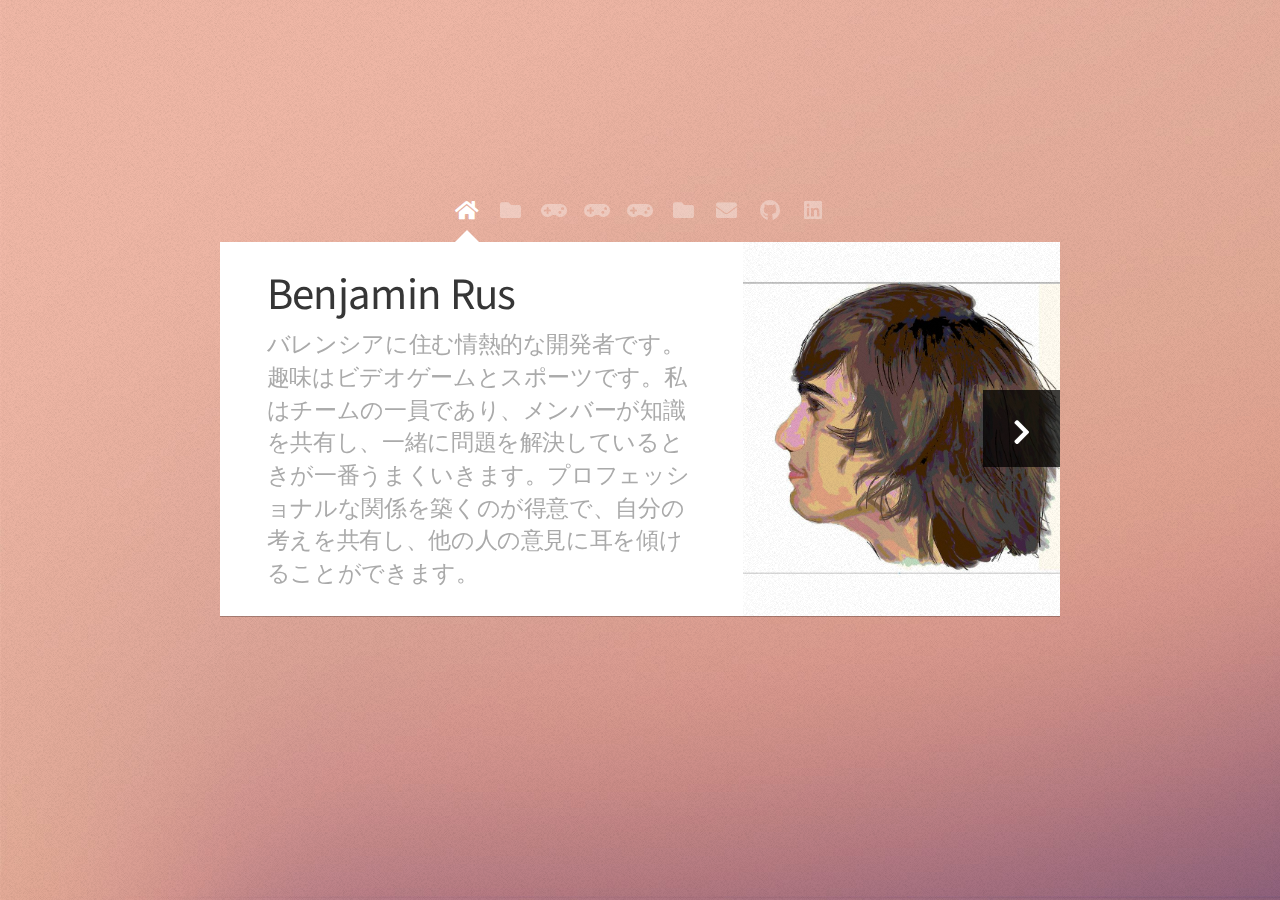
==== jap.html @ 48c357a7 "fix and add jap" ====
<!DOCTYPE HTML>
<!--
	Astral by HTML5 UP
	html5up.net | @ajlkn
	Free for personal and commercial use under the CCA 3.0 license (html5up.net/license)
-->
<html>
	<head>
		<title>Portfolio</title>
		<meta charset="utf-8" />
		<meta name="viewport" content="width=device-width, initial-scale=1, user-scalable=no" />
		<link rel="stylesheet" href="assets/css/main.css" />
		<noscript><link rel="stylesheet" href="assets/css/noscript.css" /></noscript>
	</head>
	<body class="is-preload">

		<!-- Wrapper-->
			<div id="wrapper">

				<!-- Nav -->
					<nav id="nav">
						<a href="#" class="icon solid fa-home"><span>Home</span></a>
						<a href="#work" class="icon solid fa-folder"><span>Game Dev</span></a>
						<a href="#junkman" class="icon solid fa-gamepad"><span>Junkman</span></a>
						<a href="#awtb" class="icon solid fa-gamepad"><span>AWTB</span></a>
						<a href="#hope" class="icon solid fa-gamepad"><span>Hope</span></a>
						<a href="#work2" class="icon solid fa-folder"><span> Soft. Dev </span></a>
						<a href="#contact" class="icon solid fa-envelope"><span>Contact</span></a>
						<a href="https://github.com/benrusza" class="icon brands fa-github"><span>Github</span></a>
						<a href="https://www.linkedin.com/in/brz-/" class="icon brands fa-linkedin"><span>Linkedin</span></a>
					</nav>

				<!-- Main -->
					<div id="main">

						<!-- Me -->
							<article id="home" class="panel intro">
								<header>
									<h1>Benjamin Rus</h1>
									<p>バレンシアに住む情熱的な開発者です。趣味はビデオゲームとスポーツです。私はチームの一員であり、メンバーが知識を共有し、一緒に問題を解決しているときが一番うまくいきます。プロフェッショナルな関係を築くのが得意で、自分の考えを共有し、他の人の意見に耳を傾けることができます。 </p>
								</header>
								<a href="#work" class="jumplink pic">
									<span class="arrow icon solid fa-chevron-right"><span>See my work</span></span>
									<img src="images/me.jpg" alt="" />
								</a>
							</article>

							<!--junkman-->
							<article id="junkman" class="panel intro">
								<header>
									<h1>Junkman</h1>
									<p>Unity3Dを使ったゲーム開発</p>
								
                            		<ul>
                                        <li>キャラクターコントローラー。</li>
                                        <li>車両コントローラー。</li>
                                        <li>逆運動学コントローラ。</li>
                                        <li>サウンドとパーティクルの管理</li>
                                        <li>プロシージャルな砂丘の生成</li>
                                    </ul>
                                        
								</header>
								<a class="jumplink pic">
									<video class="jumplink pic" style="background-color: #b75c89;"  autoplay muted loop>
									  <source src="video/junkman1.mp4" type="video/mp4">
									  Your browser does not support HTML video.
									</video>
								</a>
							</article>

								<!--Ayy want to belive-->
							<article id="awtb" class="panel intro">
								<header>
									<h1>AWTB</h1>
									<p>Unity3Dを使ったゲーム開発</p>
								
                            		<ul>
                                        <li>シューティングコントローラー。</li>
                                        <li>リグの制約。</li>
                                        <li>大量のエンティティを管理する。</li>
                                        <li>サウンドとパーティクルの管理</li>
                                    </ul>
                                        
								</header>
								<a class="jumplink pic">
									<video class="jumplink pic" style="background-color: #b75c89;"  autoplay muted loop>
									  <source src="video/ayywanttobelive1.mp4" type="video/mp4">
									  Your browser does not support HTML video.
									</video>
								</a>
							</article>
							<!--Hope-->
							<article id="hope" class="panel intro">
								<header>
									<h1>Hope</h1>
									<p>Javaを使ったゲーム開発</p>
								
                            		<ul>
                                        <li>完全な2Dゲームエンジン。</li>
                                        <li>コライダー</li>
                                        <li>敵やオブジェクトのような複数のエンタイトル。</li>
                                    </ul>
                                        
								</header>
								<a class="jumplink pic">
									<video class="jumplink pic" style="background-color: #b75c89;"  autoplay muted loop>
									  <source src="video/hope1.mp4" type="video/mp4">
									  Your browser does not support HTML video.
									</video>
								</a>
							</article>

						<!-- Work -->
							<article id="work" class="panel">
								<header>
									<h2>ゲーム開発</h2>
								</header>
								<p>
                            		私は常に挑戦を求めている。
								</p>
								<section>
									<div class="row">
										<div class="col-4 col-6-medium col-12-small">
											<a href="#junkman" class="image fit"><img src="images/junkman.jpg" alt=""></a>
										</div>
										<div class="col-4 col-6-medium col-12-small">
											<a href="#awtb" class="image fit"><img src="images/awtb.jpg" alt=""></a>
										</div>
										<div class="col-4 col-6-medium col-12-small">
											<a href="#hope" class="image fit"><img src="images/hope.jpg" alt=""></a>
										</div>
										
									</div>
								</section>
							</article>


						<!-- Work -->
							<article id="work2" class="panel">
								<header>
									<h2>ソフトウェア開発全般</h2>
								</header>
								<p>
                            		本当に楽しいし、開発者としてのスキルを積極的に伸ばしている。
								</p>
								<section>
									<div class="row">
									 	
										<div class="col-4 col-6-small tal3">
											<a style="text-decoration:none;" href="https://distgeo.com/" target="_blank" class="col-4 col-6-medium col-12-small tal">
                                            <h3 style="color:#556371;">Dispublic - Android</h3>
                                        </br>
                                            <ul>
                                                <li>Android Java.</li>
                                                <li>Java Desktop.</li>
                                                <li>Api rest php.</li>
                                            </ul>
                                               </a>  
                                        </div>

                     					<div class="col-4 col-6-small tal2">
											<a style="text-decoration:none;" href="https://www.linkedin.com/posts/kuoon-technology_realidadaumentada-realidadvirtual-marketing-activity-6602916956993540096-tCIE?utm_source=share&utm_medium=member_desktop" target="_blank" class="col-4 col-6-medium col-12-small tal">
	                                            <h3 style="color:#556371;">Kuoon - Unity VR/XR</h3>
	                                        	</br>
	                                        	<p class="margin-b-5">Metaとスマートフォン向けUnity3DでARとVR体験を作る</p>
                                       		</a>  
                                        </div>

                                        <div class="col-4 col-6-small tal">
											<a style="text-decoration:none;" href="https://eventscase.com/" target="_blank" class="col-4 col-6-medium col-12-small tal">
                                            <h3 style="color:#556371;">Eventscase - Backend</h3>
                                        </br>
                                            <p class="margin-b-5">PHPとカンバンによるバックエンド開発。</p>
                                               </a>  
                                        </div>
                                       
                     					<div class="col-4 col-6-small tal2">
											<a style="text-decoration:none;" href="https://nethitshospitality.com/" target="_blank" class="col-4 col-6-medium col-12-small tal">
	                                            <h3 style="color:#556371;">NetHits - Kotlin</h3>
	                                        	</br>
	                                        	<ul>
                                                <li>Kotlin Android.</li>
                                                <li>Rooms, Xcamera, jetpack.</li>
                                                <li>Spring boot backend.</li>
                                                </ul>
                                       		</a>  
                                        </div>
										
								         <div class="col-4 col-6-small tal">
											<a style="text-decoration:none;" href="https://www.beoneapps.com/" target="_blank" class="col-4 col-6-medium col-12-small tal">
                                            <h3 style="color:#556371;">BE1 APPS - Android</h3>
                                        </br>
                                           <ul>
	                                            <li>Kotlin and Java.</li>
	                                            <li>Rooms, Xcamera, jetpack.</li>
	                                            <li>RxJava, Hilt, Dagger.</li>
                                            </ul>
                                           </a>  
                                        </div>
									</div>
								</section>
							</article>

						<!-- Contact -->
							<article id="contact" class="panel">
								<header>
									<h2>連絡先</h2>
								</header>
								<a href="mailto:benrusza@gmail.com"><h3>benrusza@gmail.com</h3></a>
							</article>

					</div>

				<!-- Footer -->
					<div id="footer">
						<ul class="copyright">
							<li></li>
						</ul>
					</div>

			</div>

		<!-- Scripts -->
			<script src="assets/js/jquery.min.js"></script>
			<script src="assets/js/browser.min.js"></script>
			<script src="assets/js/breakpoints.min.js"></script>
			<script src="assets/js/util.js"></script>
			<script src="assets/js/main.js"></script>

	</body>
</html>
---- assets/css/main.css ----
@import url("https://fonts.googleapis.com/css?family=Source+Sans+Pro:300,400,300italic,400italic");
@import url("fontawesome-all.min.css");

/*
	Astral by HTML5 UP
	html5up.net | @ajlkn
	Free for personal and commercial use under the CCA 3.0 license (html5up.net/license)
*/

html, body, div, span, applet, object,
iframe, h1, h2, h3, h4, h5, h6, p, blockquote,
pre, a, abbr, acronym, address, big, cite,
code, del, dfn, em, img, ins, kbd, q, s, samp,
small, strike, strong, sub, sup, tt, var, b,
u, i, center, dl, dt, dd, ol, ul, li, fieldset,
form, label, legend, table, caption, tbody,
tfoot, thead, tr, th, td, article, aside,
canvas, details, embed, figure, figcaption,
footer, header, hgroup, menu, nav, output, ruby,
section, summary, time, mark, audio, video {
	margin: 0;
	padding: 0;
	border: 0;
	font-size: 100%;
	font: inherit;
	vertical-align: baseline;}

article, aside, details, figcaption, figure,
footer, header, hgroup, menu, nav, section {
	display: block;}

body {
	line-height: 1;
}

ol, ul {
	list-style: none;
}

blockquote, q {
	quotes: none;
}

	blockquote:before, blockquote:after, q:before, q:after {
		content: '';
		content: none;
	}

table {
	border-collapse: collapse;
	border-spacing: 0;
}

body {
	-webkit-text-size-adjust: none;
}

mark {
	background-color: transparent;
	color: inherit;
}

input::-moz-focus-inner {
	border: 0;
	padding: 0;
}

input, select, textarea {
	-moz-appearance: none;
	-webkit-appearance: none;
	-ms-appearance: none;
	appearance: none;
}

/* Row */

	.tal {
		background-image: url("images/overlay.png"), url("images/bj2.png");
		background-repeat: repeat, no-repeat;
		background-size: auto, 100% 100%;
		background-attachment: fixed;
		color: #556371;
	}
	.tal2 {
		background-image: url("images/overlay.png"), url("images/bg3.jpg");
		background-repeat: repeat, no-repeat;
		background-size: auto, 100% 100%;
		background-attachment: fixed;
		color: #556371;
	}
	.tal3 {
		background-image: url("images/overlay.png"), url("images/bg4.jpg");
		background-repeat: repeat, no-repeat;
		background-size: auto, 100% 100%;
		background-attachment: fixed;
		color: #556371;
	}
	

	.row {
		display: flex;
		flex-wrap: wrap;
		box-sizing: border-box;
		align-items: stretch;
	}

		.row > * {
			box-sizing: border-box;
		}

		.row.gtr-uniform > * > :last-child {
			margin-bottom: 0;
		}

		.row.aln-left {
			justify-content: flex-start;
		}

		.row.aln-center {
			justify-content: center;
		}

		.row.aln-right {
			justify-content: flex-end;
		}

		.row.aln-top {
			align-items: flex-start;
		}

		.row.aln-middle {
			align-items: center;
		}

		.row.aln-bottom {
			align-items: flex-end;
		}

		.row > .imp {
			order: -1;
		}

		.row > .col-1 {
			width: 8.33333%;
		}

		.row > .off-1 {
			margin-left: 8.33333%;
		}

		.row > .col-2 {
			width: 16.66667%;
		}

		.row > .off-2 {
			margin-left: 16.66667%;
		}

		.row > .col-3 {
			width: 25%;
		}

		.row > .off-3 {
			margin-left: 25%;
		}

		.row > .col-4 {
			width: 33.33333%;
		}

		.row > .off-4 {
			margin-left: 33.33333%;
		}

		.row > .col-5 {
			width: 41.66667%;
		}

		.row > .off-5 {
			margin-left: 41.66667%;
		}

		.row > .col-6 {
			width: 50%;
		}

		.row > .off-6 {
			margin-left: 50%;
		}

		.row > .col-7 {
			width: 58.33333%;
		}

		.row > .off-7 {
			margin-left: 58.33333%;
		}

		.row > .col-8 {
			width: 66.66667%;
		}

		.row > .off-8 {
			margin-left: 66.66667%;
		}

		.row > .col-9 {
			width: 75%;
		}

		.row > .off-9 {
			margin-left: 75%;
		}

		.row > .col-10 {
			width: 83.33333%;
		}

		.row > .off-10 {
			margin-left: 83.33333%;
		}

		.row > .col-11 {
			width: 91.66667%;
		}

		.row > .off-11 {
			margin-left: 91.66667%;
		}

		.row > .col-12 {
			width: 100%;
		}

		.row > .off-12 {
			margin-left: 100%;
		}

		.row.gtr-0 {
			margin-top: 0em;
			margin-left: 0em;
		}

			.row.gtr-0 > * {
				padding: 0em 0 0 0em;
			}

			.row.gtr-0.gtr-uniform {
				margin-top: 0em;
			}

				.row.gtr-0.gtr-uniform > * {
					padding-top: 0em;
				}

		.row.gtr-25 {
			margin-top: -0.3125em;
			margin-left: -0.3125em;
		}

			.row.gtr-25 > * {
				padding: 0.3125em 0 0 0.3125em;
			}

			.row.gtr-25.gtr-uniform {
				margin-top: -0.3125em;
			}

				.row.gtr-25.gtr-uniform > * {
					padding-top: 0.3125em;
				}

		.row.gtr-50 {
			margin-top: -0.625em;
			margin-left: -0.625em;
		}

			.row.gtr-50 > * {
				padding: 0.625em 0 0 0.625em;
			}

			.row.gtr-50.gtr-uniform {
				margin-top: -0.625em;
			}

				.row.gtr-50.gtr-uniform > * {
					padding-top: 0.625em;
				}

		.row {
			margin-top: -1.25em;
			margin-left: -1.25em;
		}

			.row > * {
				padding: 1.25em 0 0 1.25em;
			}

			.row.gtr-uniform {
				margin-top: -1.25em;
			}

				.row.gtr-uniform > * {
					padding-top: 1.25em;
				}

		.row.gtr-150 {
			margin-top: -1.875em;
			margin-left: -1.875em;
		}

			.row.gtr-150 > * {
				padding: 1.875em 0 0 1.875em;
			}

			.row.gtr-150.gtr-uniform {
				margin-top: -1.875em;
			}

				.row.gtr-150.gtr-uniform > * {
					padding-top: 1.875em;
				}

		.row.gtr-200 {
			margin-top: -2.5em;
			margin-left: -2.5em;
		}

			.row.gtr-200 > * {
				padding: 2.5em 0 0 2.5em;
			}

			.row.gtr-200.gtr-uniform {
				margin-top: -2.5em;
			}

				.row.gtr-200.gtr-uniform > * {
					padding-top: 2.5em;
				}

		@media screen and (max-width: 1680px) {

			.row {
				display: flex;
				flex-wrap: wrap;
				box-sizing: border-box;
				align-items: stretch;
			}

				.row > * {
					box-sizing: border-box;
				}

				.row.gtr-uniform > * > :last-child {
					margin-bottom: 0;
				}

				.row.aln-left {
					justify-content: flex-start;
				}

				.row.aln-center {
					justify-content: center;
				}

				.row.aln-right {
					justify-content: flex-end;
				}

				.row.aln-top {
					align-items: flex-start;
				}

				.row.aln-middle {
					align-items: center;
				}

				.row.aln-bottom {
					align-items: flex-end;
				}

				.row > .imp-xlarge {
					order: -1;
				}

				.row > .col-1-xlarge {
					width: 8.33333%;
				}

				.row > .off-1-xlarge {
					margin-left: 8.33333%;
				}

				.row > .col-2-xlarge {
					width: 16.66667%;
				}

				.row > .off-2-xlarge {
					margin-left: 16.66667%;
				}

				.row > .col-3-xlarge {
					width: 25%;
				}

				.row > .off-3-xlarge {
					margin-left: 25%;
				}

				.row > .col-4-xlarge {
					width: 33.33333%;
				}

				.row > .off-4-xlarge {
					margin-left: 33.33333%;
				}

				.row > .col-5-xlarge {
					width: 41.66667%;
				}

				.row > .off-5-xlarge {
					margin-left: 41.66667%;
				}

				.row > .col-6-xlarge {
					width: 50%;
				}

				.row > .off-6-xlarge {
					margin-left: 50%;
				}

				.row > .col-7-xlarge {
					width: 58.33333%;
				}

				.row > .off-7-xlarge {
					margin-left: 58.33333%;
				}

				.row > .col-8-xlarge {
					width: 66.66667%;
				}

				.row > .off-8-xlarge {
					margin-left: 66.66667%;
				}

				.row > .col-9-xlarge {
					width: 75%;
				}

				.row > .off-9-xlarge {
					margin-left: 75%;
				}

				.row > .col-10-xlarge {
					width: 83.33333%;
				}

				.row > .off-10-xlarge {
					margin-left: 83.33333%;
				}

				.row > .col-11-xlarge {
					width: 91.66667%;
				}

				.row > .off-11-xlarge {
					margin-left: 91.66667%;
				}

				.row > .col-12-xlarge {
					width: 100%;
				}

				.row > .off-12-xlarge {
					margin-left: 100%;
				}

				.row.gtr-0 {
					margin-top: 0em;
					margin-left: 0em;
				}

					.row.gtr-0 > * {
						padding: 0em 0 0 0em;
					}

					.row.gtr-0.gtr-uniform {
						margin-top: 0em;
					}

						.row.gtr-0.gtr-uniform > * {
							padding-top: 0em;
						}

				.row.gtr-25 {
					margin-top: -0.3125em;
					margin-left: -0.3125em;
				}

					.row.gtr-25 > * {
						padding: 0.3125em 0 0 0.3125em;
					}

					.row.gtr-25.gtr-uniform {
						margin-top: -0.3125em;
					}

						.row.gtr-25.gtr-uniform > * {
							padding-top: 0.3125em;
						}

				.row.gtr-50 {
					margin-top: -0.625em;
					margin-left: -0.625em;
				}

					.row.gtr-50 > * {
						padding: 0.625em 0 0 0.625em;
					}

					.row.gtr-50.gtr-uniform {
						margin-top: -0.625em;
					}

						.row.gtr-50.gtr-uniform > * {
							padding-top: 0.625em;
						}

				.row {
					margin-top: -1.25em;
					margin-left: -1.25em;
				}

					.row > * {
						padding: 1.25em 0 0 1.25em;
					}

					.row.gtr-uniform {
						margin-top: -1.25em;
					}

						.row.gtr-uniform > * {
							padding-top: 1.25em;
						}

				.row.gtr-150 {
					margin-top: -1.875em;
					margin-left: -1.875em;
				}

					.row.gtr-150 > * {
						padding: 1.875em 0 0 1.875em;
					}

					.row.gtr-150.gtr-uniform {
						margin-top: -1.875em;
					}

						.row.gtr-150.gtr-uniform > * {
							padding-top: 1.875em;
						}

				.row.gtr-200 {
					margin-top: -2.5em;
					margin-left: -2.5em;
				}

					.row.gtr-200 > * {
						padding: 2.5em 0 0 2.5em;
					}

					.row.gtr-200.gtr-uniform {
						margin-top: -2.5em;
					}

						.row.gtr-200.gtr-uniform > * {
							padding-top: 2.5em;
						}

		}

		@media screen and (max-width: 1280px) {

			.row {
				display: flex;
				flex-wrap: wrap;
				box-sizing: border-box;
				align-items: stretch;
			}

				.row > * {
					box-sizing: border-box;
				}

				.row.gtr-uniform > * > :last-child {
					margin-bottom: 0;
				}

				.row.aln-left {
					justify-content: flex-start;
				}

				.row.aln-center {
					justify-content: center;
				}

				.row.aln-right {
					justify-content: flex-end;
				}

				.row.aln-top {
					align-items: flex-start;
				}

				.row.aln-middle {
					align-items: center;
				}

				.row.aln-bottom {
					align-items: flex-end;
				}

				.row > .imp-large {
					order: -1;
				}

				.row > .col-1-large {
					width: 8.33333%;
				}

				.row > .off-1-large {
					margin-left: 8.33333%;
				}

				.row > .col-2-large {
					width: 16.66667%;
				}

				.row > .off-2-large {
					margin-left: 16.66667%;
				}

				.row > .col-3-large {
					width: 25%;
				}

				.row > .off-3-large {
					margin-left: 25%;
				}

				.row > .col-4-large {
					width: 33.33333%;
				}

				.row > .off-4-large {
					margin-left: 33.33333%;
				}

				.row > .col-5-large {
					width: 41.66667%;
				}

				.row > .off-5-large {
					margin-left: 41.66667%;
				}

				.row > .col-6-large {
					width: 50%;
				}

				.row > .off-6-large {
					margin-left: 50%;
				}

				.row > .col-7-large {
					width: 58.33333%;
				}

				.row > .off-7-large {
					margin-left: 58.33333%;
				}

				.row > .col-8-large {
					width: 66.66667%;
				}

				.row > .off-8-large {
					margin-left: 66.66667%;
				}

				.row > .col-9-large {
					width: 75%;
				}

				.row > .off-9-large {
					margin-left: 75%;
				}

				.row > .col-10-large {
					width: 83.33333%;
				}

				.row > .off-10-large {
					margin-left: 83.33333%;
				}

				.row > .col-11-large {
					width: 91.66667%;
				}

				.row > .off-11-large {
					margin-left: 91.66667%;
				}

				.row > .col-12-large {
					width: 100%;
				}

				.row > .off-12-large {
					margin-left: 100%;
				}

				.row.gtr-0 {
					margin-top: 0em;
					margin-left: 0em;
				}

					.row.gtr-0 > * {
						padding: 0em 0 0 0em;
					}

					.row.gtr-0.gtr-uniform {
						margin-top: 0em;
					}

						.row.gtr-0.gtr-uniform > * {
							padding-top: 0em;
						}

				.row.gtr-25 {
					margin-top: -0.3125em;
					margin-left: -0.3125em;
				}

					.row.gtr-25 > * {
						padding: 0.3125em 0 0 0.3125em;
					}

					.row.gtr-25.gtr-uniform {
						margin-top: -0.3125em;
					}

						.row.gtr-25.gtr-uniform > * {
							padding-top: 0.3125em;
						}

				.row.gtr-50 {
					margin-top: -0.625em;
					margin-left: -0.625em;
				}

					.row.gtr-50 > * {
						padding: 0.625em 0 0 0.625em;
					}

					.row.gtr-50.gtr-uniform {
						margin-top: -0.625em;
					}

						.row.gtr-50.gtr-uniform > * {
							padding-top: 0.625em;
						}

				.row {
					margin-top: -1.25em;
					margin-left: -1.25em;
				}

					.row > * {
						padding: 1.25em 0 0 1.25em;
					}

					.row.gtr-uniform {
						margin-top: -1.25em;
					}

						.row.gtr-uniform > * {
							padding-top: 1.25em;
						}

				.row.gtr-150 {
					margin-top: -1.875em;
					margin-left: -1.875em;
				}

					.row.gtr-150 > * {
						padding: 1.875em 0 0 1.875em;
					}

					.row.gtr-150.gtr-uniform {
						margin-top: -1.875em;
					}

						.row.gtr-150.gtr-uniform > * {
							padding-top: 1.875em;
						}

				.row.gtr-200 {
					margin-top: -2.5em;
					margin-left: -2.5em;
				}

					.row.gtr-200 > * {
						padding: 2.5em 0 0 2.5em;
					}

					.row.gtr-200.gtr-uniform {
						margin-top: -2.5em;
					}

						.row.gtr-200.gtr-uniform > * {
							padding-top: 2.5em;
						}

		}

		@media screen and (max-width: 980px) {

			.row {
				display: flex;
				flex-wrap: wrap;
				box-sizing: border-box;
				align-items: stretch;
			}

				.row > * {
					box-sizing: border-box;
				}

				.row.gtr-uniform > * > :last-child {
					margin-bottom: 0;
				}

				.row.aln-left {
					justify-content: flex-start;
				}

				.row.aln-center {
					justify-content: center;
				}

				.row.aln-right {
					justify-content: flex-end;
				}

				.row.aln-top {
					align-items: flex-start;
				}

				.row.aln-middle {
					align-items: center;
				}

				.row.aln-bottom {
					align-items: flex-end;
				}

				.row > .imp-medium {
					order: -1;
				}

				.row > .col-1-medium {
					width: 8.33333%;
				}

				.row > .off-1-medium {
					margin-left: 8.33333%;
				}

				.row > .col-2-medium {
					width: 16.66667%;
				}

				.row > .off-2-medium {
					margin-left: 16.66667%;
				}

				.row > .col-3-medium {
					width: 25%;
				}

				.row > .off-3-medium {
					margin-left: 25%;
				}

				.row > .col-4-medium {
					width: 33.33333%;
				}

				.row > .off-4-medium {
					margin-left: 33.33333%;
				}

				.row > .col-5-medium {
					width: 41.66667%;
				}

				.row > .off-5-medium {
					margin-left: 41.66667%;
				}

				.row > .col-6-medium {
					width: 50%;
				}

				.row > .off-6-medium {
					margin-left: 50%;
				}

				.row > .col-7-medium {
					width: 58.33333%;
				}

				.row > .off-7-medium {
					margin-left: 58.33333%;
				}

				.row > .col-8-medium {
					width: 66.66667%;
				}

				.row > .off-8-medium {
					margin-left: 66.66667%;
				}

				.row > .col-9-medium {
					width: 75%;
				}

				.row > .off-9-medium {
					margin-left: 75%;
				}

				.row > .col-10-medium {
					width: 83.33333%;
				}

				.row > .off-10-medium {
					margin-left: 83.33333%;
				}

				.row > .col-11-medium {
					width: 91.66667%;
				}

				.row > .off-11-medium {
					margin-left: 91.66667%;
				}

				.row > .col-12-medium {
					width: 100%;
				}

				.row > .off-12-medium {
					margin-left: 100%;
				}

				.row.gtr-0 {
					margin-top: 0em;
					margin-left: 0em;
				}

					.row.gtr-0 > * {
						padding: 0em 0 0 0em;
					}

					.row.gtr-0.gtr-uniform {
						margin-top: 0em;
					}

						.row.gtr-0.gtr-uniform > * {
							padding-top: 0em;
						}

				.row.gtr-25 {
					margin-top: -0.3125em;
					margin-left: -0.3125em;
				}

					.row.gtr-25 > * {
						padding: 0.3125em 0 0 0.3125em;
					}

					.row.gtr-25.gtr-uniform {
						margin-top: -0.3125em;
					}

						.row.gtr-25.gtr-uniform > * {
							padding-top: 0.3125em;
						}

				.row.gtr-50 {
					margin-top: -0.625em;
					margin-left: -0.625em;
				}

					.row.gtr-50 > * {
						padding: 0.625em 0 0 0.625em;
					}

					.row.gtr-50.gtr-uniform {
						margin-top: -0.625em;
					}

						.row.gtr-50.gtr-uniform > * {
							padding-top: 0.625em;
						}

				.row {
					margin-top: -1.25em;
					margin-left: -1.25em;
				}

					.row > * {
						padding: 1.25em 0 0 1.25em;
					}

					.row.gtr-uniform {
						margin-top: -1.25em;
					}

						.row.gtr-uniform > * {
							padding-top: 1.25em;
						}

				.row.gtr-150 {
					margin-top: -1.875em;
					margin-left: -1.875em;
				}

					.row.gtr-150 > * {
						padding: 1.875em 0 0 1.875em;
					}

					.row.gtr-150.gtr-uniform {
						margin-top: -1.875em;
					}

						.row.gtr-150.gtr-uniform > * {
							padding-top: 1.875em;
						}

				.row.gtr-200 {
					margin-top: -2.5em;
					margin-left: -2.5em;
				}

					.row.gtr-200 > * {
						padding: 2.5em 0 0 2.5em;
					}

					.row.gtr-200.gtr-uniform {
						margin-top: -2.5em;
					}

						.row.gtr-200.gtr-uniform > * {
							padding-top: 2.5em;
						}

		}

		@media screen and (max-width: 736px) {

			.row {
				display: flex;
				flex-wrap: wrap;
				box-sizing: border-box;
				align-items: stretch;
			}

				.row > * {
					box-sizing: border-box;
				}

				.row.gtr-uniform > * > :last-child {
					margin-bottom: 0;
				}

				.row.aln-left {
					justify-content: flex-start;
				}

				.row.aln-center {
					justify-content: center;
				}

				.row.aln-right {
					justify-content: flex-end;
				}

				.row.aln-top {
					align-items: flex-start;
				}

				.row.aln-middle {
					align-items: center;
				}

				.row.aln-bottom {
					align-items: flex-end;
				}

				.row > .imp-small {
					order: -1;
				}

				.row > .col-1-small {
					width: 8.33333%;
				}

				.row > .off-1-small {
					margin-left: 8.33333%;
				}

				.row > .col-2-small {
					width: 16.66667%;
				}

				.row > .off-2-small {
					margin-left: 16.66667%;
				}

				.row > .col-3-small {
					width: 25%;
				}

				.row > .off-3-small {
					margin-left: 25%;
				}

				.row > .col-4-small {
					width: 33.33333%;
				}

				.row > .off-4-small {
					margin-left: 33.33333%;
				}

				.row > .col-5-small {
					width: 41.66667%;
				}

				.row > .off-5-small {
					margin-left: 41.66667%;
				}

				.row > .col-6-small {
					width: 50%;
				}

				.row > .off-6-small {
					margin-left: 50%;
				}

				.row > .col-7-small {
					width: 58.33333%;
				}

				.row > .off-7-small {
					margin-left: 58.33333%;
				}

				.row > .col-8-small {
					width: 66.66667%;
				}

				.row > .off-8-small {
					margin-left: 66.66667%;
				}

				.row > .col-9-small {
					width: 75%;
				}

				.row > .off-9-small {
					margin-left: 75%;
				}

				.row > .col-10-small {
					width: 83.33333%;
				}

				.row > .off-10-small {
					margin-left: 83.33333%;
				}

				.row > .col-11-small {
					width: 91.66667%;
				}

				.row > .off-11-small {
					margin-left: 91.66667%;
				}

				.row > .col-12-small {
					width: 100%;
				}

				.row > .off-12-small {
					margin-left: 100%;
				}

				.row.gtr-0 {
					margin-top: 0em;
					margin-left: 0em;
				}

					.row.gtr-0 > * {
						padding: 0em 0 0 0em;
					}

					.row.gtr-0.gtr-uniform {
						margin-top: 0em;
					}

						.row.gtr-0.gtr-uniform > * {
							padding-top: 0em;
						}

				.row.gtr-25 {
					margin-top: -0.3125em;
					margin-left: -0.3125em;
				}

					.row.gtr-25 > * {
						padding: 0.3125em 0 0 0.3125em;
					}

					.row.gtr-25.gtr-uniform {
						margin-top: -0.3125em;
					}

						.row.gtr-25.gtr-uniform > * {
							padding-top: 0.3125em;
						}

				.row.gtr-50 {
					margin-top: -0.625em;
					margin-left: -0.625em;
				}

					.row.gtr-50 > * {
						padding: 0.625em 0 0 0.625em;
					}

					.row.gtr-50.gtr-uniform {
						margin-top: -0.625em;
					}

						.row.gtr-50.gtr-uniform > * {
							padding-top: 0.625em;
						}

				.row {
					margin-top: -1.25em;
					margin-left: -1.25em;
				}

					.row > * {
						padding: 1.25em 0 0 1.25em;
					}

					.row.gtr-uniform {
						margin-top: -1.25em;
					}

						.row.gtr-uniform > * {
							padding-top: 1.25em;
						}

				.row.gtr-150 {
					margin-top: -1.875em;
					margin-left: -1.875em;
				}

					.row.gtr-150 > * {
						padding: 1.875em 0 0 1.875em;
					}

					.row.gtr-150.gtr-uniform {
						margin-top: -1.875em;
					}

						.row.gtr-150.gtr-uniform > * {
							padding-top: 1.875em;
						}

				.row.gtr-200 {
					margin-top: -2.5em;
					margin-left: -2.5em;
				}

					.row.gtr-200 > * {
						padding: 2.5em 0 0 2.5em;
					}

					.row.gtr-200.gtr-uniform {
						margin-top: -2.5em;
					}

						.row.gtr-200.gtr-uniform > * {
							padding-top: 2.5em;
						}

		}

/* Basic */

	html {
		box-sizing: border-box;
	}

	*, *:before, *:after {
		box-sizing: inherit;
	}

	body {
		background-image: url("images/overlay.png"), url("images/bg.jpg");
		background-repeat: repeat, no-repeat;
		background-size: auto, 100% 100%;
		background-attachment: fixed;
		overflow-y: scroll;
	}

		body.is-preload *, body.is-preload *:before, body.is-preload *:after {
			-moz-animation: none !important;
			-webkit-animation: none !important;
			-ms-animation: none !important;
			animation: none !important;
			-moz-transition: none !important;
			-webkit-transition: none !important;
			-ms-transition: none !important;
			transition: none !important;
		}

	body, input, textarea, select {
		font-family: 'Source Sans Pro', sans-serif;
		font-weight: 300;
		color: #777777;
		font-size: 20pt;
		line-height: 1.75em;
	}

		@media screen and (max-width: 1680px) {

			body, input, textarea, select {
				font-size: 15pt;
			}

		}

		@media screen and (max-width: 1280px) {

			body, input, textarea, select {
				font-size: 14pt;
			}

		}

		@media screen and (max-width: 736px) {

			body, input, textarea, select {
				font-size: 12pt;
			}

		}

		@media screen and (max-width: 360px) {

			body, input, textarea, select {
				font-size: 11pt;
			}

		}

	strong, b, h1, h2, h3, h4, h5, h6 {
		font-weight: 400;
		color: #363636;
	}

	h1 {
		font-size: 2.4em;
		letter-spacing: -0.015em;
	}

	h2 {
		font-size: 1.8em;
		letter-spacing: -0.015em;
	}

	h3, h4, h5, h6 {
		font-size: 1.25em;
		letter-spacing: -0.015em;
	}

	@media screen and (max-width: 736px) {

		h1 {
			font-size: 1.75em;
		}

		h2 {
			font-size: 1.375em;
		}

		h3, h4, h5, h6 {
			font-size: 1em;
		}

	}

	blockquote {
		border-left: solid 0.5em #ddd;
		padding: 1em 0 1em 2em;
		font-style: italic;
	}

	em, i {
		font-style: italic;
	}

	hr {
		border: 0;
		border-top: solid 1px #ddd;
		padding: 1.5em 0 0 0;
		margin: 1.75em 0 0 0;
	}

	sub {
		position: relative;
		top: 0.5em;
		font-size: 0.8em;
	}

	sup {
		position: relative;
		top: -0.5em;
		font-size: 0.8em;
	}

	br.clear {
		clear: both;
	}

	p, ul, ol, dl, table, blockquote, form {
		margin-bottom: 2em;
	}

/* Table */

	table {
		width: 100%;
	}

		table.default tbody tr {
			border-bottom: solid 1px #f4f4f4;
		}

		table.default td {
			padding: 0.5em 1em 0.5em 1em;
		}

		table.default th {
			text-align: left;
			font-weight: 400;
			padding: 0.5em 1em 0.5em 1em;
		}

		table.default thead {
			border-bottom: solid 2px #f4f4f4;
		}

/* Form */

	form label {
		display: block;
		font-weight: 400;
		color: #363636;
		margin: 0 0 1em 0;
	}

	form input[type="text"],
	form input[type="email"],
	form input[type="password"],
	form select,
	form textarea {
		-webkit-appearance: none;
		border: 0;
		background: #f4f4f4;
		padding: 0.75em;
		width: 100%;
		-moz-transition: background-color .25s ease-in-out;
		-webkit-transition: background-color .25s ease-in-out;
		-ms-transition: background-color .25s ease-in-out;
		transition: background-color .25s ease-in-out;
	}

		form input[type="text"]:focus,
		form input[type="email"]:focus,
		form input[type="password"]:focus,
		form select:focus,
		form textarea:focus {
			background: #f8f8f8;
		}

	form input[type="text"],
	form input[type="email"],
	form input[type="password"],
	form select {
		line-height: 1.35em;
	}

	form ::-webkit-input-placeholder {
		color: #999;
	}

	form :-moz-placeholder {
		color: #999;
	}

	form ::-moz-placeholder {
		color: #999;
	}

	form :-ms-input-placeholder {
		color: #999;
	}

/* Section/Article */

	section, article {
		margin-bottom: 3em;
	}

		section > :last-child, section:last-child, article > :last-child, article:last-child {
			margin-bottom: 0;
		}

	header {
		margin: 0 0 1.5em 0;
	}

		header > p {
			margin: 0.5em 0 0 0;
			color: #aaa;
		}

		@media screen and (max-width: 736px) {

			header {
				margin: 0 0 1em 0;
			}

		}

/* Image */

	.image {
		display: inline-block;
	}

		.image img {
			display: block;
			width: 100%;
		}

		.image.fit {
			display: block;
			width: 100%;
		}

		.image.featured {
			display: block;
			width: 100%;
			margin: 0 0 2em 0;
		}

		.image.left {
			float: left;
			margin: 0 2em 2em 0;
		}

		.image.centered {
			display: block;
			margin: 0 0 2em 0;
		}

			.image.centered img {
				margin: 0 auto;
				width: auto;
			}

/* Button */

	input[type="button"],
	input[type="submit"],
	input[type="reset"],
	button,
	.button {
		-moz-transition: background-color .25s ease-in-out;
		-webkit-transition: background-color .25s ease-in-out;
		-ms-transition: background-color .25s ease-in-out;
		transition: background-color .25s ease-in-out;
		-webkit-appearance: none;
		display: inline-block;
		background-color: #222222;
		color: #ffffff;
		border: 0;
		cursor: pointer;
		outline: 0;
		padding: 0.7em 1.5em 0.7em 1.5em;
	}

		input[type="button"]:hover,
		input[type="submit"]:hover,
		input[type="reset"]:hover,
		button:hover,
		.button:hover {
			background-color: #333333;
		}

		input[type="button"]:active,
		input[type="submit"]:active,
		input[type="reset"]:active,
		button:active,
		.button:active {
			background-color: #444444;
		}

		input[type="button"].alt,
		input[type="submit"].alt,
		input[type="reset"].alt,
		button.alt,
		.button.alt {
			background-color: #777777;
		}

			input[type="button"].alt:hover,
			input[type="submit"].alt:hover,
			input[type="reset"].alt:hover,
			button.alt:hover,
			.button.alt:hover {
				background-color: #888888;
			}

			input[type="button"].alt:active,
			input[type="submit"].alt:active,
			input[type="reset"].alt:active,
			button.alt:active,
			.button.alt:active {
				background-color: #999999;
			}

		input[type="button"].small,
		input[type="submit"].small,
		input[type="reset"].small,
		button.small,
		.button.small {
			font-size: 0.75em;
		}

		input[type="button"].large,
		input[type="submit"].large,
		input[type="reset"].large,
		button.large,
		.button.large {
			font-size: 1.25em;
			padding: 0.5em 1.25em 0.5em 1.25em;
		}

		input[type="button"].xlarge,
		input[type="submit"].xlarge,
		input[type="reset"].xlarge,
		button.xlarge,
		.button.xlarge {
			font-size: 1.5em;
			padding: 0.5em 1.25em 0.5em 1.25em;
		}

		@media screen and (max-width: 736px) {

			input[type="button"],
			input[type="submit"],
			input[type="reset"],
			button,
			.button {
				width: 100%;
			}

		}

/* List */

	ul {
		list-style: disc;
		padding-left: 1em;
	}

		ul li {
			padding-left: 0.5em;
		}

	ol {
		list-style: decimal;
		padding-left: 1.25em;
	}

		ol li {
			padding-left: 0.25em;
		}

/* Actions */

	ul.actions {
		list-style: none;
		padding-left: 0;
	}

		ul.actions li {
			display: inline-block;
			padding-left: 0;
			margin: 0 0 0 0.5em;
		}

			ul.actions li:first-child {
				margin-left: 0;
			}

		@media screen and (max-width: 736px) {

			ul.actions li {
				display: block;
				margin: 0.75em 0 0 0;
			}

				ul.actions li:first-child {
					margin-top: 0;
				}

		}

/* Icons */


	

	.icon {
		text-decoration: none;
		position: relative;
		text-decoration: none;
	}

		.icon:before {
			-moz-osx-font-smoothing: grayscale;
			-webkit-font-smoothing: antialiased;
			display: inline-block;
			font-style: normal;
			font-variant: normal;
			text-rendering: auto;
			line-height: 1;
			text-transform: none !important;
			font-family: 'Font Awesome 5 Free';
			font-weight: 400;
		}

		.icon.solid:before {
			font-weight: 900;
		}

		.icon.brands:before {
			font-family: 'Font Awesome 5 Brands';
		}

		.icon:before {
			line-height: inherit;
		}

		.icon > .label {
			display: none;
		}

/* Nav */

	#nav {
		text-align: center;
		height: 2.5em;
		cursor: default;
	}

		#nav a {
			position: relative;
			display: inline-block;
			color: #ffffff;
			width: 1em;
			height: 1em;
			line-height: 0.9em;
			font-size: 1.4em;
			margin: 0 0.25em 0 0.25em;
			opacity: 0.35;
			outline: 0;
			-moz-transition: opacity .25s ease-in-out;
			-webkit-transition: opacity .25s ease-in-out;
			-ms-transition: opacity .25s ease-in-out;
			transition: opacity .25s ease-in-out;
		}

			#nav a.icon:before {
				padding-right: 0;
			}

			#nav a:before {
				font-size: 0.8em;
			}

			#nav a:after {
				content: '';
				display: block;
				position: absolute;
				left: 50%;
				bottom: -0.75em;
				margin-left: -0.5em;
				border-bottom: solid 0em #ffffff;
				border-left: solid 0.5em transparent;
				border-right: solid 0.5em transparent;
				-moz-transition: border-bottom-width .25s ease-in-out;
				-webkit-transition: border-bottom-width .25s ease-in-out;
				-ms-transition: border-bottom-width .25s ease-in-out;
				transition: border-bottom-width .25s ease-in-out;
			}

			#nav a span {
				display: block;
				position: absolute;
				background: #222222;
				color: #ffffff;
				top: -2.75em;
				font-size: 0.3em;
				height: 2.25em;
				line-height: 2.25em;
				left: 50%;
				opacity: 0;
				-moz-transition: opacity .25s ease-in-out;
				-webkit-transition: opacity .25s ease-in-out;
				-ms-transition: opacity .25s ease-in-out;
				transition: opacity .25s ease-in-out;
				width: 5.5em;
				margin-left: -2.75em;
			}

				#nav a span:after {
					content: '';
					display: block;
					position: absolute;
					bottom: -0.4em;
					left: 50%;
					margin-left: -0.6em;
					border-top: solid 0.6em #222222;
					border-left: solid 0.6em transparent;
					border-right: solid 0.6em transparent;
				}

			#nav a:hover {
				opacity: 1.0;
			}

				#nav a:hover span {
					opacity: 1.0;
				}

			#nav a.active {
				opacity: 1.0;
			}

				#nav a.active:after {
					border-bottom-width: 0.5em;
				}

		@media screen and (max-width: 980px) {

			#nav a span {
				display: none;
			}

		}

/* Wrapper */

	#wrapper {
		width: 45em;
		margin: 0 auto;
		min-height: 100vh;
		max-width: 100%;
		padding: 4em 0;
		display: -moz-flex;
		display: -webkit-flex;
		display: -ms-flex;
		display: flex;
		-moz-flex-direction: column;
		-webkit-flex-direction: column;
		-ms-flex-direction: column;
		flex-direction: column;
		-moz-align-items: center;
		-webkit-align-items: center;
		-ms-align-items: center;
		align-items: center;
		-moz-justify-content: center;
		-webkit-justify-content: center;
		-ms-justify-content: center;
		justify-content: center;
		-moz-transition: opacity 1s ease-in-out;
		-webkit-transition: opacity 1s ease-in-out;
		-ms-transition: opacity 1s ease-in-out;
		transition: opacity 1s ease-in-out;
	}

		body.is-preload #wrapper {
			opacity: 0;
		}

		@media screen and (max-width: 1280px) {

			#wrapper {
				padding: 3em 0;
				max-width: calc(100% - 6em);
			}

		}

		@media screen and (max-width: 980px) {

			#wrapper {
				padding: 1.5em 0;
				max-width: calc(100% - 8em);
			}

		}

		@media screen and (max-width: 736px) {

			#wrapper {
				padding: 1em 0;
				max-width: calc(100% - 2em);
			}

		}

		@media screen and (max-width: 360px) {

			#wrapper {
				padding: 1em 0;
				max-width: 100%;
			}

		}

/* Main */

	#main {
		position: relative;
		overflow: hidden;
		width: 100%;
		background: #ffffff;
		box-shadow: 0px 1px 0px 0px rgba(0, 0, 0, 0.25);
		-moz-transition: min-height 0.5s ease-in-out, max-height 0.5s ease-in-out;
		-webkit-transition: min-height 0.5s ease-in-out, max-height 0.5s ease-in-out;
		-ms-transition: min-height 0.5s ease-in-out, max-height 0.5s ease-in-out;
		transition: min-height 0.5s ease-in-out, max-height 0.5s ease-in-out;
	}

		#main > .panel {
			-moz-transition: opacity 0.25s ease-in-out;
			-webkit-transition: opacity 0.25s ease-in-out;
			-ms-transition: opacity 0.25s ease-in-out;
			transition: opacity 0.25s ease-in-out;
			margin-bottom: 0;
			position: relative;
			padding: 3.5em 2.5em 2.5em 2.5em;
			width: 100%;
		}

			#main > .panel.inactive {
				opacity: 0;
			}

			@media screen and (max-width: 736px) {

				#main > .panel {
					padding: 2em 1.5em 1.5em 1.5em;
				}

			}

			#main > .panel.intro {
				padding: 0;
				height: 20em;
				display: -moz-flex;
				display: -webkit-flex;
				display: -ms-flex;
				display: flex;
				-moz-flex-direction: row;
				-webkit-flex-direction: row;
				-ms-flex-direction: row;
				flex-direction: row;
				-moz-align-items: center;
				-webkit-align-items: center;
				-ms-align-items: center;
				align-items: center;
			}

				#main > .panel.intro .pic {
					text-decoration: none;
					position: relative;
					-moz-flex-grow: 0;
					-webkit-flex-grow: 0;
					-ms-flex-grow: 0;
					flex-grow: 0;
					-moz-flex-shrink: 0;
					-webkit-flex-shrink: 0;
					-ms-flex-shrink: 0;
					flex-shrink: 0;
					width: 17em;
					height: 100%;
				}

					#main > .panel.intro .pic:before {
						content: '';
						position: absolute;
						top: 0;
						left: 0;
						background: url("images/overlay.png");
						width: 100%;
						height: 100%;
						z-index: 1;
					}

					#main > .panel.intro .pic img {
						position: relative;
						display: block;
						position: absolute;
						top: 0;
						left: 0;
						width: 100%;
						height: 100%;
						-moz-object-fit: cover;
						-webkit-object-fit: cover;
						-ms-object-fit: cover;
						object-fit: cover;
						-moz-object-position: center;
						-webkit-object-position: center;
						-ms-object-position: center;
						object-position: center;
					}

					#main > .panel.intro .pic .arrow {
						display: block;
						position: absolute;
						right: 0;
						top: 50%;
						margin-top: -1.375em;
						width: 2.75em;
						height: 2.75em;
						background: #000;
						background: rgba(0, 0, 0, 0.75);
						color: #ffffff;
						text-align: center;
						line-height: 2.75em;
						font-size: 1.5em;
						z-index: 1;
						-moz-transition: width .15s ease-in-out, padding-right .15s ease-in-out;
						-webkit-transition: width .15s ease-in-out, padding-right .15s ease-in-out;
						-ms-transition: width .15s ease-in-out, padding-right .15s ease-in-out;
						transition: width .15s ease-in-out, padding-right .15s ease-in-out;
					}

						#main > .panel.intro .pic .arrow:before {
							position: relative;
							padding-right: 0;
							top: 0.125em;
						}

						#main > .panel.intro .pic .arrow span {
							display: block;
							text-indent: -9999px;
						}

					#main > .panel.intro .pic:hover .arrow {
						width: 3em;
						padding-right: 0.25em;
					}

				#main > .panel.intro header {
					-moz-flex-grow: 1;
					-webkit-flex-grow: 1;
					-ms-flex-grow: 1;
					flex-grow: 1;
					-moz-flex-shrink: 1;
					-webkit-flex-shrink: 1;
					-ms-flex-shrink: 1;
					flex-shrink: 1;
					padding: 3.5em 2.5em;
					margin-bottom: 0;
					width: 100%;
				}

					#main > .panel.intro header h1 {
						line-height: 1.25em;
						margin-bottom: 0;
					}

					#main > .panel.intro header p {
						letter-spacing: -0.015em;
						font-size: 1.25em;
						margin: 0.25em 0 0 0;
					}

				@media screen and (max-width: 980px) {

					#main > .panel.intro {
						-moz-flex-direction: column;
						-webkit-flex-direction: column;
						-ms-flex-direction: column;
						flex-direction: column;
						height: auto;
					}

						#main > .panel.intro .pic {
							height: 25em;
							width: 100%;
						}

						#main > .panel.intro header {
							padding: 4em;
							text-align: center;
						}

				}

				@media screen and (max-width: 736px) {

					#main > .panel.intro .pic {
						height: 20em;
					}

					#main > .panel.intro header {
						padding: 2.75em 2em 2.5em 2em;
					}

						#main > .panel.intro header p {
							font-size: 1em;
							margin: 0.25em 0 0 0;
						}

				}

/* Footer */

	#footer {
		color: rgba(255, 255, 255, 0.45);
		text-align: center;
		padding: 2em 0 0 0;
		font-size: 0.75em;
	}

		#footer a {
			color: #ddd;
			color: rgba(255, 255, 255, 0.65);
			-moz-transition: color .25s ease-in-out;
			-webkit-transition: color .25s ease-in-out;
			-ms-transition: color .25s ease-in-out;
			transition: color .25s ease-in-out;
		}

			#footer a:hover {
				color: white;
			}

		#footer .copyright {
			list-style: none;
			padding-left: 0;
		}

			#footer .copyright li {
				display: inline-block;
				padding-left: 1em;
				margin-left: 1em;
				border-left: solid 1px rgba(255, 255, 255, 0.25);
				line-height: 1;
			}

				#footer .copyright li:first-child {
					padding-left: 0;
					margin-left: 0;
					border-left: 0;
				}

		@media screen and (max-width: 736px) {

			#footer .copyright li {
				padding-left: 0.5em;
				margin-left: 0.5em;
			}

		}
---- assets/css/noscript.css ----
/*
	Astral by HTML5 UP
	html5up.net | @ajlkn
	Free for personal and commercial use under the CCA 3.0 license (html5up.net/license)
*/

/* Wrapper */

	#wrapper {
		opacity: 1 !important;
	}

/* Nav */

	#nav a {
		opacity: 1.0;
	}

		#nav a:before, #nav a:after {
			display: none;
		}

		#nav a span {
			top: 0;
			opacity: 1.0;
		}

			#nav a span:after {
				display: none;
			}

/* Main */

	#main {
		background: none;
		box-shadow: none;
	}

		#main > .panel {
			background: #ffffff;
			margin-bottom: 2em;
		}

			#main > .panel:last-child {
				margin-bottom: 0;
			}
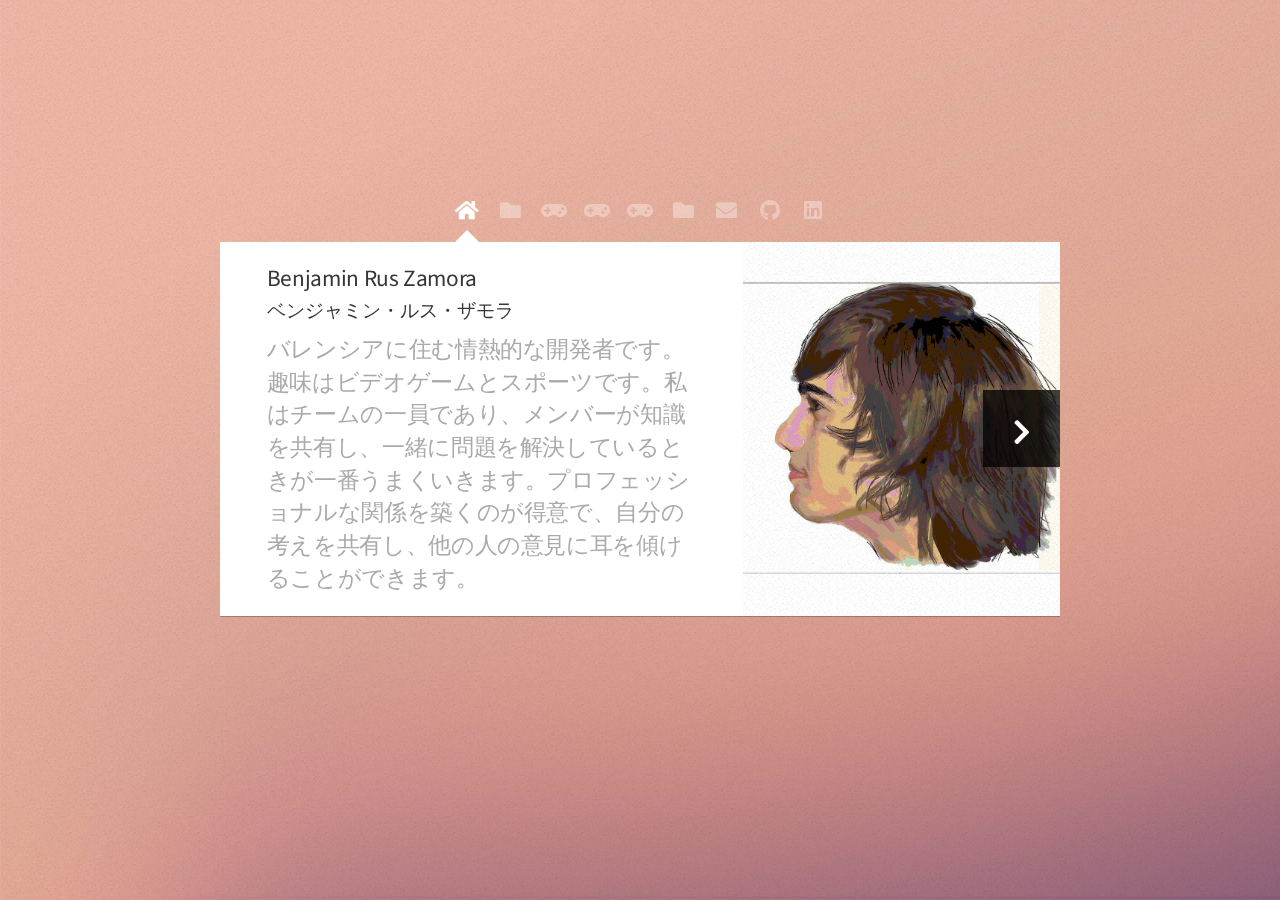
==== commit 98bf63ad: "Update jap.html" ====
--- a/jap.html
+++ b/jap.html
@@ -36,7 +36,8 @@
 						<!-- Me -->
 							<article id="home" class="panel intro">
 								<header>
-									<h1>Benjamin Rus</h1>
+									<h3>Benjamin Rus Zamora</h3>
+									<b>ベンジャミン・ルス・ザモラ</b>
 									<p>バレンシアに住む情熱的な開発者です。趣味はビデオゲームとスポーツです。私はチームの一員であり、メンバーが知識を共有し、一緒に問題を解決しているときが一番うまくいきます。プロフェッショナルな関係を築くのが得意で、自分の考えを共有し、他の人の意見に耳を傾けることができます。 </p>
 								</header>
 								<a href="#work" class="jumplink pic">
@@ -60,7 +61,8 @@
                                     </ul>
                                         
 								</header>
-								<a class="jumplink pic">
+								<a  href="#awtb" class="jumplink pic">
+									<span class="arrow icon solid fa-chevron-right"><span>Next</span></span>
 									<video class="jumplink pic" style="background-color: #b75c89;"  autoplay muted loop>
 									  <source src="video/junkman1.mp4" type="video/mp4">
 									  Your browser does not support HTML video.
@@ -82,7 +84,8 @@
                                     </ul>
                                         
 								</header>
-								<a class="jumplink pic">
+								<a href="#hope" class="jumplink pic">
+									<span class="arrow icon solid fa-chevron-right"><span>Next</span></span>
 									<video class="jumplink pic" style="background-color: #b75c89;"  autoplay muted loop>
 									  <source src="video/ayywanttobelive1.mp4" type="video/mp4">
 									  Your browser does not support HTML video.
@@ -102,7 +105,8 @@
                                     </ul>
                                         
 								</header>
-								<a class="jumplink pic">
+								<a href="#work2" class="jumplink pic">
+									<span class="arrow icon solid fa-chevron-right"><span>Next</span></span>
 									<video class="jumplink pic" style="background-color: #b75c89;"  autoplay muted loop>
 									  <source src="video/hope1.mp4" type="video/mp4">
 									  Your browser does not support HTML video.
